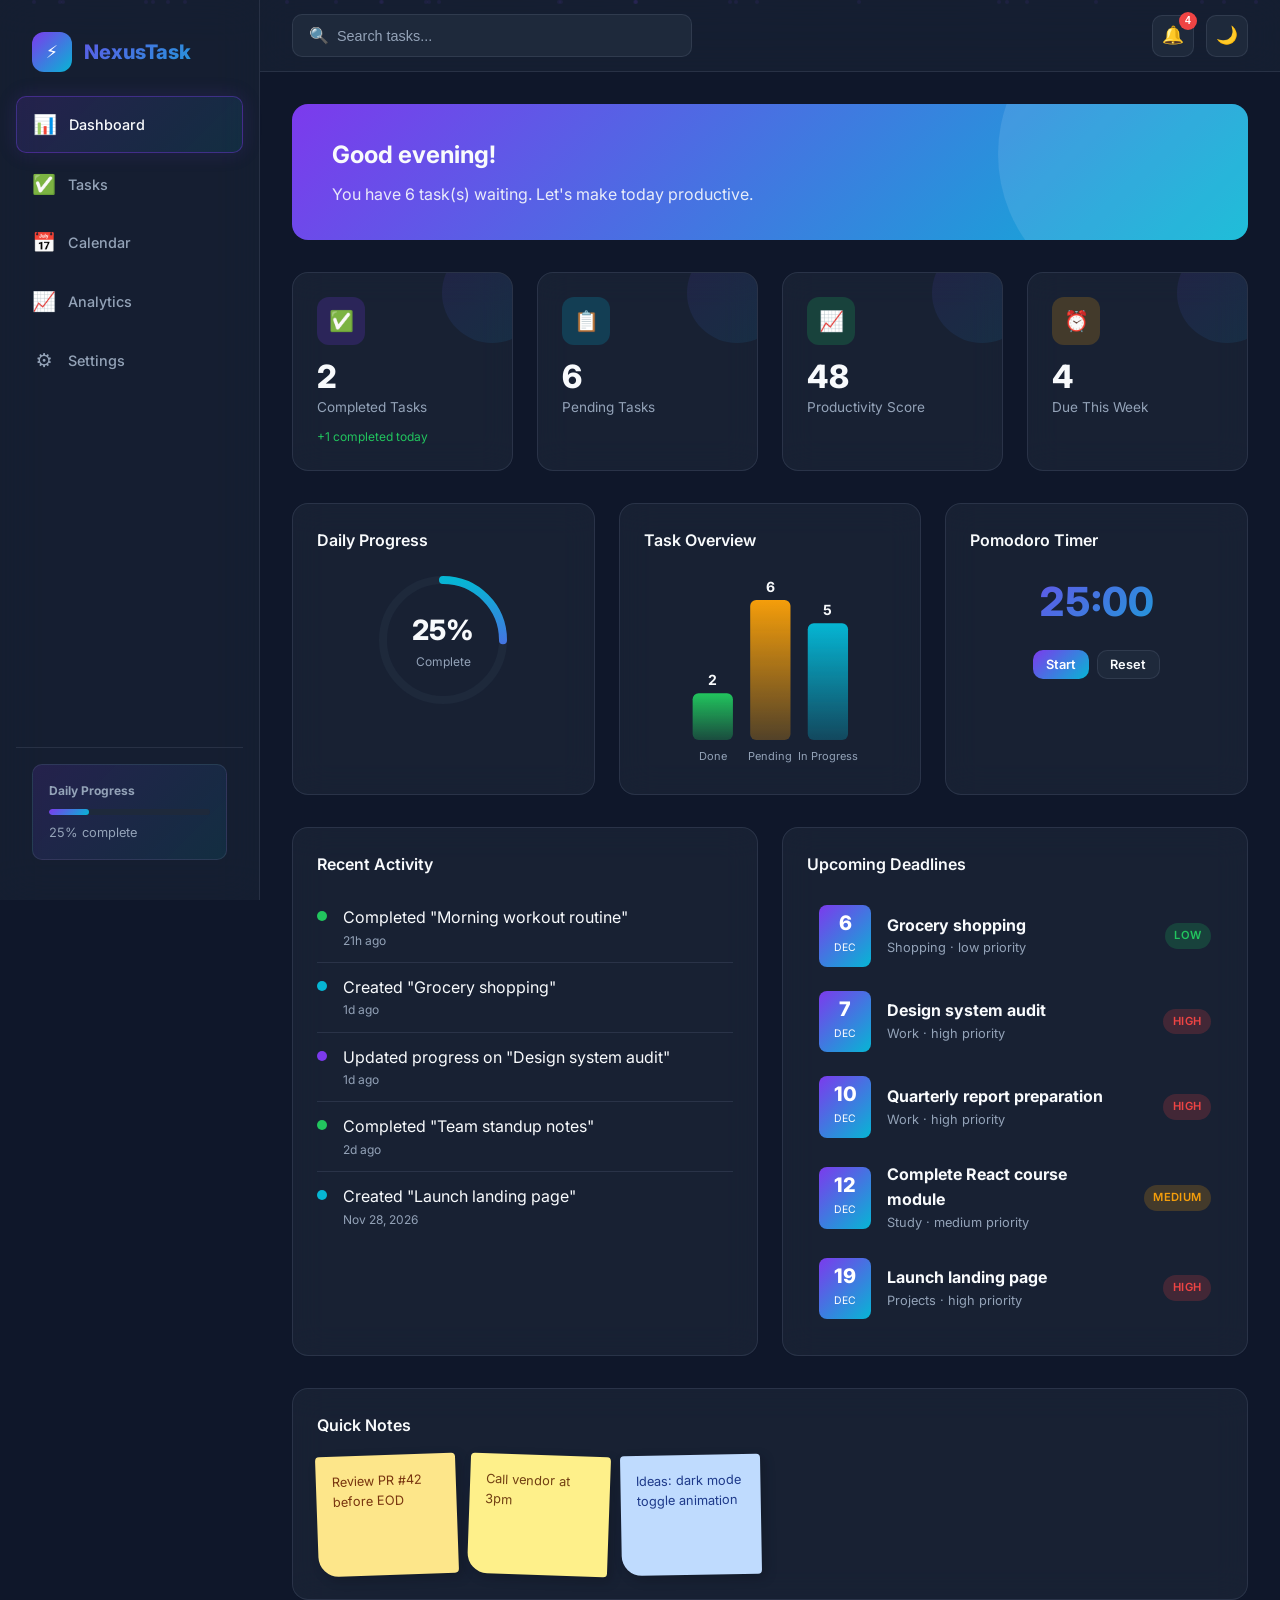
==== index.html @ 54ddad5a "First commit" ====
<!DOCTYPE html>
<html lang="en">
<head>
  <meta charset="UTF-8">
  <meta name="viewport" content="width=device-width, initial-scale=1.0">
  <meta name="description" content="NexusTask — Premium productivity and task management platform">
  <title>Dashboard — NexusTask</title>
  <link rel="stylesheet" href="css/style.css">
  <link rel="stylesheet" href="css/responsive.css">
</head>
<body data-page="dashboard">
  <div class="particles" aria-hidden="true"></div>

  <div class="app-layout">
    <aside class="sidebar" aria-label="Main navigation">
      <div class="logo">
        <div class="logo-icon">⚡</div>
        <span>NexusTask</span>
      </div>
      <ul class="nav-menu">
        <li class="nav-item"><a href="index.html" class="nav-link" data-page="dashboard"><span class="nav-icon">📊</span> Dashboard</a></li>
        <li class="nav-item"><a href="tasks.html" class="nav-link" data-page="tasks"><span class="nav-icon">✅</span> Tasks</a></li>
        <li class="nav-item"><a href="calendar.html" class="nav-link" data-page="calendar"><span class="nav-icon">📅</span> Calendar</a></li>
        <li class="nav-item"><a href="analytics.html" class="nav-link" data-page="analytics"><span class="nav-icon">📈</span> Analytics</a></li>
        <li class="nav-item"><a href="settings.html" class="nav-link" data-page="settings"><span class="nav-icon">⚙️</span> Settings</a></li>
      </ul>
      <div class="sidebar-footer">
        <div class="productivity-mini">
          <h4>Daily Progress</h4>
          <div class="mini-progress"><div class="mini-progress-bar" style="width:0%"></div></div>
          <p style="font-size:0.8rem;margin-top:0.5rem;color:var(--text-muted)"><span class="sidebar-score">0%</span> complete</p>
        </div>
      </div>
    </aside>

    <main class="main-content">
      <header class="header">
        <div class="header-left">
          <button class="menu-toggle" aria-label="Toggle menu">☰</button>
          <div class="search-bar">
            <span>🔍</span>
            <input type="search" id="globalSearch" placeholder="Search tasks..." aria-label="Search tasks">
          </div>
        </div>
        <div class="header-actions">
          <div class="notif-wrapper">
            <button class="icon-btn" id="notifToggle" aria-label="Notifications">🔔<span class="badge" id="notifBadge">0</span></button>
            <div class="notif-dropdown" id="notifDropdown">
              <div class="notif-header"><h3>Notifications</h3></div>
              <div id="notifList"></div>
            </div>
          </div>
          <button class="icon-btn" id="themeToggle" aria-label="Toggle theme">🌙</button>
        </div>
      </header>

      <div class="page-content">
        <section class="welcome-banner reveal">
          <h2 id="welcomeTitle">Welcome back</h2>
          <p id="welcomeSubtitle">Here's your productivity overview for today.</p>
        </section>

        <div class="grid grid-4 reveal" style="margin-bottom:2rem">
          <div class="card stat-card">
            <div class="stat-icon purple">✅</div>
            <div class="stat-value" id="statCompleted">0</div>
            <div class="stat-label">Completed Tasks</div>
            <div class="stat-change" id="statCompletedChange">—</div>
          </div>
          <div class="card stat-card">
            <div class="stat-icon cyan">📋</div>
            <div class="stat-value" id="statPending">0</div>
            <div class="stat-label">Pending Tasks</div>
          </div>
          <div class="card stat-card">
            <div class="stat-icon green">📈</div>
            <div class="stat-value" id="statScore">0</div>
            <div class="stat-label">Productivity Score</div>
          </div>
          <div class="card stat-card">
            <div class="stat-icon amber">⏰</div>
            <div class="stat-value" id="statDeadlines">0</div>
            <div class="stat-label">Due This Week</div>
          </div>
        </div>

        <div class="grid grid-3" style="margin-bottom:2rem">
          <div class="card reveal">
            <h3 class="section-title">Daily Progress</h3>
            <div class="progress-circle-wrap">
              <div class="progress-circle">
                <svg width="140" height="140" viewBox="0 0 140 140">
                  <defs>
                    <linearGradient id="gradient" x1="0%" y1="0%" x2="100%" y2="0%">
                      <stop offset="0%" stop-color="#7C3AED"/>
                      <stop offset="100%" stop-color="#06B6D4"/>
                    </linearGradient>
                  </defs>
                  <circle class="progress-circle-bg" cx="70" cy="70" r="60"/>
                  <circle class="progress-circle-fill" id="progressCircle" cx="70" cy="70" r="60"/>
                </svg>
                <div class="progress-circle-text">
                  <span id="progressPercent">0%</span>
                  <span>Complete</span>
                </div>
              </div>
            </div>
          </div>

          <div class="card reveal">
            <h3 class="section-title">Task Overview</h3>
            <div class="chart-container"><canvas id="dashboardChart" aria-label="Task overview chart"></canvas></div>
          </div>

          <div class="card reveal pomodoro-widget">
            <h3 class="section-title">Pomodoro Timer</h3>
            <div class="pomodoro-timer" id="pomodoroDisplay">25:00</div>
            <div class="pomodoro-controls">
              <button class="btn btn-primary btn-sm" id="pomodoroStart">Start</button>
              <button class="btn btn-secondary btn-sm" id="pomodoroReset">Reset</button>
            </div>
          </div>
        </div>

        <div class="grid grid-2">
          <div class="card reveal">
            <h3 class="section-title">Recent Activity</h3>
            <ul class="activity-list" id="activityList"></ul>
          </div>

          <div class="card reveal">
            <h3 class="section-title">Upcoming Deadlines</h3>
            <div id="deadlineList"></div>
          </div>
        </div>

        <div class="card reveal" style="margin-top:2rem">
          <h3 class="section-title">Quick Notes</h3>
          <div class="sticky-notes" id="stickyNotes"></div>
        </div>
      </div>
    </main>
  </div>

  <script src="js/app.js"></script>
  <script src="js/dashboard.js"></script>
</body>
</html>
---- css/style.css ----
/* NexusTask — Premium Productivity Platform */
@import url('https://fonts.googleapis.com/css2?family=Inter:wght@300;400;500;600;700;800&display=swap');

:root {
  --bg-primary: #0F172A;
  --bg-secondary: #1E293B;
  --bg-card: rgba(30, 41, 59, 0.6);
  --bg-glass: rgba(30, 41, 59, 0.45);
  --primary: #7C3AED;
  --primary-light: #A78BFA;
  --accent: #06B6D4;
  --success: #22C55E;
  --warning: #F59E0B;
  --danger: #EF4444;
  --text: #F8FAFC;
  --text-muted: #94A3B8;
  --border: rgba(148, 163, 184, 0.15);
  --shadow: 0 8px 32px rgba(0, 0, 0, 0.3);
  --radius: 16px;
  --radius-sm: 10px;
  --sidebar-width: 260px;
  --header-height: 72px;
  --transition: 0.3s cubic-bezier(0.4, 0, 0.2, 1);
  --gradient-primary: linear-gradient(135deg, #7C3AED 0%, #06B6D4 100%);
  --gradient-card: linear-gradient(135deg, rgba(124, 58, 237, 0.15) 0%, rgba(6, 182, 212, 0.1) 100%);
}

[data-theme="light"] {
  --bg-primary: #F1F5F9;
  --bg-secondary: #FFFFFF;
  --bg-card: rgba(255, 255, 255, 0.85);
  --bg-glass: rgba(255, 255, 255, 0.7);
  --text: #0F172A;
  --text-muted: #64748B;
  --border: rgba(15, 23, 42, 0.1);
  --shadow: 0 8px 32px rgba(15, 23, 42, 0.08);
}

*, *::before, *::after { box-sizing: border-box; margin: 0; padding: 0; }

html { scroll-behavior: smooth; }

body {
  font-family: 'Inter', system-ui, sans-serif;
  background: var(--bg-primary);
  color: var(--text);
  line-height: 1.6;
  overflow-x: hidden;
  min-height: 100vh;
}

/* Particles */
.particles {
  position: fixed;
  inset: 0;
  pointer-events: none;
  z-index: 0;
  overflow: hidden;
}

.particle {
  position: absolute;
  width: 4px;
  height: 4px;
  background: var(--primary);
  border-radius: 50%;
  opacity: 0.3;
  animation: float-particle 15s infinite ease-in-out;
}

@keyframes float-particle {
  0%, 100% { transform: translateY(100vh) scale(0); opacity: 0; }
  10% { opacity: 0.4; }
  90% { opacity: 0.2; }
  100% { transform: translateY(-10vh) scale(1); opacity: 0; }
}

/* Layout */
.app-layout {
  display: flex;
  min-height: 100vh;
  position: relative;
  z-index: 1;
}

/* Sidebar */
.sidebar {
  width: var(--sidebar-width);
  background: var(--bg-glass);
  backdrop-filter: blur(20px);
  border-right: 1px solid var(--border);
  padding: 1.5rem 1rem;
  position: fixed;
  top: 0;
  left: 0;
  height: 100vh;
  z-index: 100;
  display: flex;
  flex-direction: column;
  transition: transform var(--transition);
}

.logo {
  display: flex;
  align-items: center;
  gap: 0.75rem;
  padding: 0.5rem 1rem 1.5rem;
  font-weight: 800;
  font-size: 1.25rem;
  background: var(--gradient-primary);
  -webkit-background-clip: text;
  -webkit-text-fill-color: transparent;
  background-clip: text;
}

.logo-icon {
  width: 40px;
  height: 40px;
  background: var(--gradient-primary);
  border-radius: 12px;
  display: flex;
  align-items: center;
  justify-content: center;
  -webkit-text-fill-color: white;
  font-size: 1.1rem;
}

.nav-menu { list-style: none; flex: 1; }

.nav-item { margin-bottom: 0.25rem; }

.nav-link {
  display: flex;
  align-items: center;
  gap: 0.75rem;
  padding: 0.75rem 1rem;
  border-radius: var(--radius-sm);
  color: var(--text-muted);
  text-decoration: none;
  font-weight: 500;
  font-size: 0.9rem;
  transition: all var(--transition);
}

.nav-link:hover, .nav-link.active {
  background: var(--gradient-card);
  color: var(--text);
  border: 1px solid var(--border);
}

.nav-link.active {
  border-color: rgba(124, 58, 237, 0.4);
  box-shadow: 0 0 20px rgba(124, 58, 237, 0.15);
}

.nav-icon { font-size: 1.2rem; width: 24px; text-align: center; }

.sidebar-footer {
  padding: 1rem;
  border-top: 1px solid var(--border);
}

.productivity-mini {
  background: var(--gradient-card);
  border-radius: var(--radius-sm);
  padding: 1rem;
  border: 1px solid var(--border);
}

.productivity-mini h4 { font-size: 0.75rem; color: var(--text-muted); margin-bottom: 0.5rem; }

.mini-progress {
  height: 6px;
  background: var(--bg-secondary);
  border-radius: 3px;
  overflow: hidden;
}

.mini-progress-bar {
  height: 100%;
  background: var(--gradient-primary);
  border-radius: 3px;
  transition: width 1s ease;
}

/* Main */
.main-content {
  flex: 1;
  margin-left: var(--sidebar-width);
  min-height: 100vh;
  display: flex;
  flex-direction: column;
}

/* Header */
.header {
  height: var(--header-height);
  padding: 0 2rem;
  display: flex;
  align-items: center;
  justify-content: space-between;
  gap: 1rem;
  border-bottom: 1px solid var(--border);
  background: var(--bg-glass);
  backdrop-filter: blur(20px);
  position: sticky;
  top: 0;
  z-index: 50;
}

.header-left { display: flex; align-items: center; gap: 1rem; flex: 1; }

.menu-toggle {
  display: none;
  background: none;
  border: none;
  color: var(--text);
  font-size: 1.5rem;
  cursor: pointer;
}

.search-bar {
  display: flex;
  align-items: center;
  gap: 0.5rem;
  background: var(--bg-secondary);
  border: 1px solid var(--border);
  border-radius: var(--radius-sm);
  padding: 0.5rem 1rem;
  max-width: 400px;
  flex: 1;
  transition: all var(--transition);
}

.search-bar:focus-within {
  border-color: var(--primary);
  box-shadow: 0 0 0 3px rgba(124, 58, 237, 0.2);
}

.search-bar input {
  background: none;
  border: none;
  color: var(--text);
  font-size: 0.9rem;
  width: 100%;
  outline: none;
}

.search-bar input::placeholder { color: var(--text-muted); }

.header-actions { display: flex; align-items: center; gap: 0.75rem; }

.icon-btn {
  width: 42px;
  height: 42px;
  border-radius: var(--radius-sm);
  border: 1px solid var(--border);
  background: var(--bg-secondary);
  color: var(--text);
  cursor: pointer;
  display: flex;
  align-items: center;
  justify-content: center;
  font-size: 1.1rem;
  transition: all var(--transition);
  position: relative;
}

.icon-btn:hover {
  border-color: var(--primary);
  transform: translateY(-2px);
  box-shadow: var(--shadow);
}

.badge {
  position: absolute;
  top: -4px;
  right: -4px;
  background: var(--danger);
  color: white;
  font-size: 0.65rem;
  font-weight: 700;
  min-width: 18px;
  height: 18px;
  border-radius: 9px;
  display: flex;
  align-items: center;
  justify-content: center;
  animation: pulse-badge 2s infinite;
}

@keyframes pulse-badge {
  0%, 100% { transform: scale(1); }
  50% { transform: scale(1.1); }
}

/* Notifications dropdown */
.notif-dropdown {
  position: absolute;
  top: calc(100% + 8px);
  right: 0;
  width: 360px;
  max-height: 420px;
  overflow-y: auto;
  background: var(--bg-glass);
  backdrop-filter: blur(24px);
  border: 1px solid var(--border);
  border-radius: var(--radius);
  box-shadow: var(--shadow);
  opacity: 0;
  visibility: hidden;
  transform: translateY(-10px);
  transition: all var(--transition);
  z-index: 200;
}

.notif-dropdown.open {
  opacity: 1;
  visibility: visible;
  transform: translateY(0);
}

.notif-header {
  padding: 1rem 1.25rem;
  border-bottom: 1px solid var(--border);
  display: flex;
  justify-content: space-between;
  align-items: center;
}

.notif-header h3 { font-size: 0.95rem; }

.notif-item {
  padding: 1rem 1.25rem;
  border-bottom: 1px solid var(--border);
  display: flex;
  gap: 0.75rem;
  transition: background var(--transition);
  cursor: pointer;
}

.notif-item:hover { background: var(--gradient-card); }

.notif-item.unread { border-left: 3px solid var(--primary); }

.notif-icon {
  width: 36px;
  height: 36px;
  border-radius: 10px;
  display: flex;
  align-items: center;
  justify-content: center;
  flex-shrink: 0;
  font-size: 1rem;
}

.notif-icon.due { background: rgba(239, 68, 68, 0.2); }
.notif-icon.done { background: rgba(34, 197, 94, 0.2); }
.notif-icon.priority { background: rgba(245, 158, 11, 0.2); }

.notif-body p { font-size: 0.85rem; margin-bottom: 0.25rem; }
.notif-body span { font-size: 0.75rem; color: var(--text-muted); }

.notif-wrapper { position: relative; }

/* Page content */
.page-content { padding: 2rem; flex: 1; }

.page-header { margin-bottom: 2rem; }

.page-header h1 {
  font-size: 1.75rem;
  font-weight: 700;
  margin-bottom: 0.25rem;
}

.page-header p { color: var(--text-muted); font-size: 0.95rem; }

/* Cards */
.card {
  background: var(--bg-card);
  backdrop-filter: blur(16px);
  border: 1px solid var(--border);
  border-radius: var(--radius);
  padding: 1.5rem;
  transition: all var(--transition);
}

.card:hover { transform: translateY(-4px); box-shadow: var(--shadow); }

.card-glass {
  background: var(--bg-glass);
  backdrop-filter: blur(20px);
}

/* Grid */
.grid { display: grid; gap: 1.5rem; }
.grid-2 { grid-template-columns: repeat(2, 1fr); }
.grid-3 { grid-template-columns: repeat(3, 1fr); }
.grid-4 { grid-template-columns: repeat(4, 1fr); }

/* Stat cards */
.stat-card {
  position: relative;
  overflow: hidden;
}

.stat-card::before {
  content: '';
  position: absolute;
  top: 0;
  right: 0;
  width: 100px;
  height: 100px;
  background: var(--gradient-primary);
  opacity: 0.1;
  border-radius: 50%;
  transform: translate(30%, -30%);
}

.stat-icon {
  width: 48px;
  height: 48px;
  border-radius: 12px;
  display: flex;
  align-items: center;
  justify-content: center;
  font-size: 1.25rem;
  margin-bottom: 1rem;
}

.stat-icon.purple { background: rgba(124, 58, 237, 0.2); }
.stat-icon.cyan { background: rgba(6, 182, 212, 0.2); }
.stat-icon.green { background: rgba(34, 197, 94, 0.2); }
.stat-icon.amber { background: rgba(245, 158, 11, 0.2); }

.stat-value {
  font-size: 2rem;
  font-weight: 800;
  line-height: 1;
  margin-bottom: 0.25rem;
}

.stat-label { color: var(--text-muted); font-size: 0.85rem; }

.stat-change {
  font-size: 0.75rem;
  margin-top: 0.5rem;
  color: var(--success);
}

/* Welcome */
.welcome-banner {
  background: var(--gradient-primary);
  border-radius: var(--radius);
  padding: 2rem 2.5rem;
  margin-bottom: 2rem;
  position: relative;
  overflow: hidden;
}

.welcome-banner::after {
  content: '';
  position: absolute;
  width: 300px;
  height: 300px;
  background: rgba(255,255,255,0.1);
  border-radius: 50%;
  right: -50px;
  top: -100px;
}

.welcome-banner h2 { font-size: 1.5rem; margin-bottom: 0.5rem; position: relative; z-index: 1; }
.welcome-banner p { opacity: 0.9; position: relative; z-index: 1; }

/* Progress circle */
.progress-circle-wrap {
  display: flex;
  flex-direction: column;
  align-items: center;
  gap: 1rem;
}

.progress-circle {
  position: relative;
  width: 140px;
  height: 140px;
}

.progress-circle svg { transform: rotate(-90deg); }

.progress-circle-bg { fill: none; stroke: var(--bg-secondary); stroke-width: 8; }
.progress-circle-fill {
  fill: none;
  stroke: url(#gradient);
  stroke-width: 8;
  stroke-linecap: round;
  stroke-dasharray: 377;
  stroke-dashoffset: 377;
  transition: stroke-dashoffset 1.5s ease;
}

.progress-circle-text {
  position: absolute;
  inset: 0;
  display: flex;
  flex-direction: column;
  align-items: center;
  justify-content: center;
}

.progress-circle-text span:first-child { font-size: 1.75rem; font-weight: 800; }
.progress-circle-text span:last-child { font-size: 0.75rem; color: var(--text-muted); }

/* Charts */
.chart-container {
  position: relative;
  height: 200px;
}

.chart-container canvas { width: 100% !important; height: 100% !important; }

/* Activity list */
.activity-list { list-style: none; }

.activity-item {
  display: flex;
  gap: 1rem;
  padding: 0.75rem 0;
  border-bottom: 1px solid var(--border);
  animation: fadeIn 0.5s ease backwards;
}

.activity-item:last-child { border-bottom: none; }

.activity-dot {
  width: 10px;
  height: 10px;
  border-radius: 50%;
  margin-top: 6px;
  flex-shrink: 0;
}

.activity-dot.complete { background: var(--success); }
.activity-dot.create { background: var(--accent); }
.activity-dot.update { background: var(--primary); }

.activity-item time { font-size: 0.75rem; color: var(--text-muted); display: block; }

/* Task cards */
.task-list { display: flex; flex-direction: column; gap: 1rem; }

.task-card {
  background: var(--bg-card);
  border: 1px solid var(--border);
  border-radius: var(--radius);
  padding: 1.25rem;
  cursor: grab;
  transition: all var(--transition);
  position: relative;
}

.task-card:hover {
  border-color: rgba(124, 58, 237, 0.4);
  transform: translateY(-2px);
  box-shadow: var(--shadow);
}

.task-card.dragging { opacity: 0.5; transform: scale(0.98); }
.task-card.completed { opacity: 0.7; }
.task-card.completed .task-title { text-decoration: line-through; color: var(--text-muted); }
.task-card.selected { border-color: var(--primary); box-shadow: 0 0 0 2px rgba(124, 58, 237, 0.3); }

.task-card-header {
  display: flex;
  align-items: flex-start;
  gap: 0.75rem;
  margin-bottom: 0.75rem;
}

.task-checkbox {
  width: 22px;
  height: 22px;
  border: 2px solid var(--border);
  border-radius: 6px;
  cursor: pointer;
  flex-shrink: 0;
  display: flex;
  align-items: center;
  justify-content: center;
  transition: all var(--transition);
  margin-top: 2px;
}

.task-checkbox.checked {
  background: var(--success);
  border-color: var(--success);
  animation: checkPop 0.4s ease;
}

@keyframes checkPop {
  0% { transform: scale(0.8); }
  50% { transform: scale(1.2); }
  100% { transform: scale(1); }
}

.task-title { font-weight: 600; font-size: 1rem; flex: 1; }

.task-desc {
  font-size: 0.85rem;
  color: var(--text-muted);
  margin-bottom: 0.75rem;
  line-height: 1.5;
}

.task-meta {
  display: flex;
  flex-wrap: wrap;
  gap: 0.5rem;
  align-items: center;
  margin-bottom: 0.75rem;
}

.badge-tag {
  font-size: 0.7rem;
  font-weight: 600;
  padding: 0.25rem 0.6rem;
  border-radius: 20px;
  text-transform: uppercase;
  letter-spacing: 0.03em;
}

.badge-priority.high { background: rgba(239, 68, 68, 0.2); color: var(--danger); }
.badge-priority.medium { background: rgba(245, 158, 11, 0.2); color: var(--warning); }
.badge-priority.low { background: rgba(34, 197, 94, 0.2); color: var(--success); }

.badge-category { background: rgba(124, 58, 237, 0.15); }

.task-progress {
  height: 4px;
  background: var(--bg-secondary);
  border-radius: 2px;
  overflow: hidden;
}

.task-progress-bar {
  height: 100%;
  background: var(--gradient-primary);
  border-radius: 2px;
  transition: width 0.6s ease;
}

.task-actions {
  display: flex;
  gap: 0.5rem;
  margin-top: 0.75rem;
  opacity: 0;
  transition: opacity var(--transition);
}

.task-card:hover .task-actions { opacity: 1; }

.task-actions button {
  background: var(--bg-secondary);
  border: 1px solid var(--border);
  color: var(--text-muted);
  padding: 0.35rem 0.75rem;
  border-radius: 8px;
  font-size: 0.75rem;
  cursor: pointer;
  transition: all var(--transition);
}

.task-actions button:hover { color: var(--text); border-color: var(--primary); }

.status-dot {
  width: 8px;
  height: 8px;
  border-radius: 50%;
  display: inline-block;
}

.status-dot.pending { background: var(--warning); }
.status-dot.in-progress { background: var(--accent); }
.status-dot.done { background: var(--success); }

/* Category cards */
.category-grid { display: grid; grid-template-columns: repeat(auto-fill, minmax(180px, 1fr)); gap: 1rem; }

.category-card {
  background: var(--bg-glass);
  backdrop-filter: blur(16px);
  border: 1px solid var(--border);
  border-radius: var(--radius);
  padding: 1.25rem;
  text-align: center;
  transition: all var(--transition);
  cursor: pointer;
}

.category-card:hover {
  transform: translateY(-6px) scale(1.02);
  box-shadow: var(--shadow);
}

.category-color {
  width: 48px;
  height: 48px;
  border-radius: 14px;
  margin: 0 auto 0.75rem;
  display: flex;
  align-items: center;
  justify-content: center;
  font-size: 1.25rem;
}

.category-count {
  font-size: 1.75rem;
  font-weight: 800;
  margin: 0.5rem 0;
}

/* Calendar */
.calendar-layout { display: grid; grid-template-columns: 1fr 320px; gap: 1.5rem; }

.calendar-main { background: var(--bg-card); border-radius: var(--radius); border: 1px solid var(--border); padding: 1.5rem; }

.calendar-header {
  display: flex;
  justify-content: space-between;
  align-items: center;
  margin-bottom: 1.5rem;
}

.cal-nav-btn {
  background: var(--bg-secondary);
  border: 1px solid var(--border);
  color: var(--text);
  width: 36px;
  height: 36px;
  border-radius: 8px;
  cursor: pointer;
  transition: all var(--transition);
}

.cal-nav-btn:hover { border-color: var(--primary); }

.cal-view-tabs {
  display: flex;
  gap: 0.5rem;
  margin-bottom: 1.5rem;
}

.cal-tab {
  padding: 0.5rem 1rem;
  border-radius: 8px;
  border: 1px solid var(--border);
  background: transparent;
  color: var(--text-muted);
  cursor: pointer;
  font-size: 0.85rem;
  transition: all var(--transition);
}

.cal-tab.active {
  background: var(--gradient-primary);
  color: white;
  border-color: transparent;
}

.calendar-grid {
  display: grid;
  grid-template-columns: repeat(7, 1fr);
  gap: 4px;
}

.cal-day-name {
  text-align: center;
  font-size: 0.75rem;
  font-weight: 600;
  color: var(--text-muted);
  padding: 0.5rem;
}

.cal-day {
  aspect-ratio: 1;
  display: flex;
  flex-direction: column;
  align-items: center;
  justify-content: flex-start;
  padding: 0.35rem;
  border-radius: 10px;
  cursor: pointer;
  transition: all var(--transition);
  border: 1px solid transparent;
  font-size: 0.85rem;
  position: relative;
}

.cal-day:hover { background: var(--gradient-card); border-color: var(--border); }
.cal-day.today { background: var(--gradient-primary); color: white; font-weight: 700; }
.cal-day.selected { border-color: var(--primary); box-shadow: 0 0 0 2px rgba(124, 58, 237, 0.3); }
.cal-day.other-month { opacity: 0.35; }
.cal-day.has-deadline::after {
  content: '';
  width: 6px;
  height: 6px;
  background: var(--danger);
  border-radius: 50%;
  position: absolute;
  bottom: 4px;
}

.cal-events { display: flex; gap: 2px; margin-top: 2px; flex-wrap: wrap; justify-content: center; }
.cal-event-dot { width: 4px; height: 4px; border-radius: 50%; }

/* Filters */
.filters-bar {
  display: flex;
  flex-wrap: wrap;
  gap: 0.75rem;
  margin-bottom: 1.5rem;
  align-items: center;
}

.filter-select, .form-input, .form-textarea, .form-select {
  background: var(--bg-secondary);
  border: 1px solid var(--border);
  color: var(--text);
  padding: 0.6rem 1rem;
  border-radius: var(--radius-sm);
  font-size: 0.9rem;
  font-family: inherit;
  transition: all var(--transition);
}

.filter-select:focus, .form-input:focus, .form-textarea:focus, .form-select:focus {
  outline: none;
  border-color: var(--primary);
  box-shadow: 0 0 0 3px rgba(124, 58, 237, 0.2);
}

/* Buttons */
.btn {
  display: inline-flex;
  align-items: center;
  gap: 0.5rem;
  padding: 0.65rem 1.25rem;
  border-radius: var(--radius-sm);
  font-weight: 600;
  font-size: 0.9rem;
  cursor: pointer;
  border: none;
  transition: all var(--transition);
  font-family: inherit;
}

.btn-primary {
  background: var(--gradient-primary);
  color: white;
}

.btn-primary:hover { transform: translateY(-2px); box-shadow: 0 8px 24px rgba(124, 58, 237, 0.4); }

.btn-secondary {
  background: var(--bg-secondary);
  color: var(--text);
  border: 1px solid var(--border);
}

.btn-secondary:hover { border-color: var(--primary); }

.btn-danger { background: rgba(239, 68, 68, 0.2); color: var(--danger); }
.btn-danger:hover { background: var(--danger); color: white; }

.btn-sm { padding: 0.4rem 0.8rem; font-size: 0.8rem; }

/* FAB */
.fab {
  position: fixed;
  bottom: 2rem;
  right: 2rem;
  width: 56px;
  height: 56px;
  border-radius: 50%;
  background: var(--gradient-primary);
  color: white;
  border: none;
  font-size: 1.5rem;
  cursor: pointer;
  box-shadow: 0 8px 32px rgba(124, 58, 237, 0.5);
  z-index: 90;
  transition: all var(--transition);
  display: flex;
  align-items: center;
  justify-content: center;
}

.fab:hover { transform: scale(1.1) rotate(90deg); }

/* Modal */
.modal-overlay {
  position: fixed;
  inset: 0;
  background: rgba(15, 23, 42, 0.8);
  backdrop-filter: blur(4px);
  z-index: 300;
  display: flex;
  align-items: center;
  justify-content: center;
  padding: 1rem;
  opacity: 0;
  visibility: hidden;
  transition: all var(--transition);
}

.modal-overlay.open { opacity: 1; visibility: visible; }

.modal {
  background: var(--bg-secondary);
  border: 1px solid var(--border);
  border-radius: var(--radius);
  width: 100%;
  max-width: 520px;
  max-height: 90vh;
  overflow-y: auto;
  transform: scale(0.9) translateY(20px);
  transition: transform var(--transition);
}

.modal-overlay.open .modal { transform: scale(1) translateY(0); }

.modal-header {
  padding: 1.25rem 1.5rem;
  border-bottom: 1px solid var(--border);
  display: flex;
  justify-content: space-between;
  align-items: center;
}

.modal-body { padding: 1.5rem; }

.modal-footer {
  padding: 1rem 1.5rem;
  border-top: 1px solid var(--border);
  display: flex;
  justify-content: flex-end;
  gap: 0.75rem;
}

.form-group { margin-bottom: 1rem; }
.form-group label { display: block; font-size: 0.85rem; font-weight: 500; margin-bottom: 0.4rem; color: var(--text-muted); }
.form-row { display: grid; grid-template-columns: 1fr 1fr; gap: 1rem; }
.form-textarea { width: 100%; min-height: 80px; resize: vertical; }
.form-input, .form-select, .form-textarea { width: 100%; }

.modal-close {
  background: none;
  border: none;
  color: var(--text-muted);
  font-size: 1.5rem;
  cursor: pointer;
  line-height: 1;
}

.modal-close:hover { color: var(--text); }

/* Tabs */
.tabs { display: flex; gap: 0.5rem; margin-bottom: 1.5rem; border-bottom: 1px solid var(--border); }
.tab-btn {
  padding: 0.75rem 1.25rem;
  background: none;
  border: none;
  color: var(--text-muted);
  font-weight: 500;
  cursor: pointer;
  border-bottom: 2px solid transparent;
  margin-bottom: -1px;
  transition: all var(--transition);
}
.tab-btn.active { color: var(--primary-light); border-bottom-color: var(--primary); }
.tab-panel { display: none; }
.tab-panel.active { display: block; animation: fadeIn 0.4s ease; }

/* Pomodoro */
.pomodoro-widget {
  text-align: center;
}

.pomodoro-timer {
  font-size: 2.5rem;
  font-weight: 800;
  font-variant-numeric: tabular-nums;
  margin: 1rem 0;
  background: var(--gradient-primary);
  -webkit-background-clip: text;
  -webkit-text-fill-color: transparent;
  background-clip: text;
}

.pomodoro-controls { display: flex; gap: 0.5rem; justify-content: center; }

/* Sticky notes */
.sticky-notes { display: flex; flex-wrap: wrap; gap: 0.75rem; }

.sticky-note {
  width: 140px;
  min-height: 120px;
  padding: 1rem;
  border-radius: 4px 4px 4px 20px;
  font-size: 0.8rem;
  box-shadow: 4px 4px 12px rgba(0,0,0,0.2);
  transform: rotate(-2deg);
  transition: transform var(--transition);
  cursor: pointer;
}

.sticky-note:nth-child(2) { transform: rotate(2deg); background: #FEF08A; color: #713F12; }
.sticky-note:nth-child(3) { transform: rotate(-1deg); background: #BFDBFE; color: #1E3A8A; }
.sticky-note:first-child { background: #FDE68A; color: #78350F; }
.sticky-note:hover { transform: rotate(0) scale(1.05); z-index: 2; }

/* Settings */
.settings-grid { display: grid; gap: 1.5rem; max-width: 800px; }

.setting-item {
  display: flex;
  justify-content: space-between;
  align-items: center;
  padding: 1rem 0;
  border-bottom: 1px solid var(--border);
}

.setting-item:last-child { border-bottom: none; }

.toggle {
  width: 48px;
  height: 26px;
  background: var(--bg-secondary);
  border-radius: 13px;
  position: relative;
  cursor: pointer;
  border: 1px solid var(--border);
  transition: background var(--transition);
}

.toggle.active { background: var(--primary); border-color: var(--primary); }

.toggle::after {
  content: '';
  position: absolute;
  width: 20px;
  height: 20px;
  background: white;
  border-radius: 50%;
  top: 2px;
  left: 2px;
  transition: transform var(--transition);
}

.toggle.active::after { transform: translateX(22px); }

.theme-colors { display: flex; gap: 0.5rem; }
.theme-swatch {
  width: 32px;
  height: 32px;
  border-radius: 50%;
  cursor: pointer;
  border: 2px solid transparent;
  transition: all var(--transition);
}
.theme-swatch.active, .theme-swatch:hover { border-color: white; transform: scale(1.1); }

/* Skeleton */
.skeleton {
  background: linear-gradient(90deg, var(--bg-secondary) 25%, var(--bg-card) 50%, var(--bg-secondary) 75%);
  background-size: 200% 100%;
  animation: shimmer 1.5s infinite;
  border-radius: 8px;
}

@keyframes shimmer {
  0% { background-position: 200% 0; }
  100% { background-position: -200% 0; }
}

/* Toast */
.toast-container {
  position: fixed;
  bottom: 2rem;
  left: 50%;
  transform: translateX(-50%);
  z-index: 400;
  display: flex;
  flex-direction: column;
  gap: 0.5rem;
}

.toast {
  background: var(--bg-glass);
  backdrop-filter: blur(20px);
  border: 1px solid var(--border);
  padding: 0.75rem 1.5rem;
  border-radius: var(--radius-sm);
  display: flex;
  align-items: center;
  gap: 0.75rem;
  animation: slideUp 0.4s ease;
  box-shadow: var(--shadow);
}

@keyframes slideUp {
  from { opacity: 0; transform: translateY(20px); }
  to { opacity: 1; transform: translateY(0); }
}

@keyframes fadeIn {
  from { opacity: 0; transform: translateY(12px); }
  to { opacity: 1; transform: translateY(0); }
}

.reveal {
  opacity: 0;
  transform: translateY(24px);
  transition: opacity 0.6s ease, transform 0.6s ease;
}

.reveal.visible { opacity: 1; transform: translateY(0); }

/* Multi-select bar */
.bulk-bar {
  position: fixed;
  bottom: 5rem;
  left: 50%;
  transform: translateX(-50%) translateY(100px);
  background: var(--bg-glass);
  backdrop-filter: blur(20px);
  border: 1px solid var(--border);
  border-radius: var(--radius);
  padding: 0.75rem 1.5rem;
  display: flex;
  align-items: center;
  gap: 1rem;
  z-index: 85;
  opacity: 0;
  visibility: hidden;
  transition: all var(--transition);
}

.bulk-bar.visible {
  opacity: 1;
  visibility: visible;
  transform: translateX(-50%) translateY(0);
}

/* Attachments UI */
.attachments-ui {
  border: 2px dashed var(--border);
  border-radius: var(--radius-sm);
  padding: 1.5rem;
  text-align: center;
  color: var(--text-muted);
  font-size: 0.85rem;
  transition: all var(--transition);
}

.attachments-ui:hover { border-color: var(--primary); color: var(--text); }

.attachment-preview {
  display: flex;
  gap: 0.5rem;
  flex-wrap: wrap;
  margin-top: 0.75rem;
}

.attachment-chip {
  background: var(--bg-secondary);
  border: 1px solid var(--border);
  padding: 0.35rem 0.75rem;
  border-radius: 8px;
  font-size: 0.75rem;
  display: flex;
  align-items: center;
  gap: 0.35rem;
}

/* Deadline list */
.deadline-item {
  display: flex;
  align-items: center;
  gap: 1rem;
  padding: 0.75rem;
  border-radius: var(--radius-sm);
  transition: background var(--transition);
}

.deadline-item:hover { background: var(--gradient-card); }

.deadline-date {
  background: var(--gradient-primary);
  color: white;
  padding: 0.5rem 0.75rem;
  border-radius: 8px;
  text-align: center;
  min-width: 52px;
}

.deadline-date .day { font-size: 1.25rem; font-weight: 800; line-height: 1; display: block; }
.deadline-date .month { font-size: 0.65rem; text-transform: uppercase; }

/* Empty state */
.empty-state {
  text-align: center;
  padding: 3rem;
  color: var(--text-muted);
}

.empty-state .icon { font-size: 3rem; margin-bottom: 1rem; opacity: 0.5; }

/* Section titles */
.section-title {
  font-size: 1rem;
  font-weight: 600;
  margin-bottom: 1rem;
  display: flex;
  align-items: center;
  justify-content: space-between;
}

/* Quick add popup */
.quick-add {
  position: fixed;
  bottom: 6rem;
  right: 2rem;
  width: 320px;
  background: var(--bg-glass);
  backdrop-filter: blur(24px);
  border: 1px solid var(--border);
  border-radius: var(--radius);
  padding: 1rem;
  box-shadow: var(--shadow);
  z-index: 89;
  opacity: 0;
  visibility: hidden;
  transform: translateY(10px) scale(0.95);
  transition: all var(--transition);
}

.quick-add.open { opacity: 1; visibility: visible; transform: translateY(0) scale(1); }

/* Analytics */
.analytics-stat-row { display: grid; grid-template-columns: repeat(4, 1fr); gap: 1rem; margin-bottom: 2rem; }
.chart-card { min-height: 280px; }
.chart-legend { display: flex; gap: 1rem; flex-wrap: wrap; margin-top: 1rem; }
.legend-item { display: flex; align-items: center; gap: 0.35rem; font-size: 0.8rem; color: var(--text-muted); }
.legend-dot { width: 10px; height: 10px; border-radius: 50%; }

/* Time tracking */
.time-track-item {
  display: flex;
  align-items: center;
  justify-content: space-between;
  padding: 0.75rem;
  border-bottom: 1px solid var(--border);
}

.time-bar {
  flex: 1;
  height: 8px;
  background: var(--bg-secondary);
  border-radius: 4px;
  margin: 0 1rem;
  overflow: hidden;
}

.time-bar-fill { height: 100%; background: var(--accent); border-radius: 4px; }

/* Labels */
.labels-wrap { display: flex; flex-wrap: wrap; gap: 0.35rem; }
.label-tag {
  font-size: 0.65rem;
  padding: 0.15rem 0.5rem;
  border-radius: 4px;
  background: rgba(6, 182, 212, 0.15);
  color: var(--accent);
}
---- css/responsive.css ----
/* Responsive — NexusTask */

@media (max-width: 1200px) {
  .grid-4 { grid-template-columns: repeat(2, 1fr); }
  .analytics-stat-row { grid-template-columns: repeat(2, 1fr); }
  .calendar-layout { grid-template-columns: 1fr; }
}

@media (max-width: 992px) {
  .grid-3 { grid-template-columns: repeat(2, 1fr); }
  .grid-2 { grid-template-columns: 1fr; }

  .sidebar {
    transform: translateX(-100%);
  }

  .sidebar.open {
    transform: translateX(0);
    box-shadow: var(--shadow);
  }

  .main-content { margin-left: 0; }

  .menu-toggle { display: flex; }

  .sidebar-overlay {
    position: fixed;
    inset: 0;
    background: rgba(15, 23, 42, 0.6);
    z-index: 99;
    opacity: 0;
    visibility: hidden;
    transition: all var(--transition);
  }

  .sidebar-overlay.open { opacity: 1; visibility: visible; }
}

@media (max-width: 768px) {
  :root {
    --header-height: 64px;
  }

  .page-content { padding: 1.25rem; }

  .header { padding: 0 1rem; }

  .search-bar { max-width: none; }

  .header-actions .search-bar { display: none; }

  .grid-4, .grid-3, .analytics-stat-row {
    grid-template-columns: 1fr;
  }

  .welcome-banner { padding: 1.5rem; }
  .welcome-banner h2 { font-size: 1.25rem; }

  .form-row { grid-template-columns: 1fr; }

  .notif-dropdown {
    width: calc(100vw - 2rem);
    right: -1rem;
  }

  .fab { bottom: 1.5rem; right: 1.5rem; }

  .quick-add {
    right: 1rem;
    left: 1rem;
    width: auto;
  }

  .bulk-bar {
    left: 1rem;
    right: 1rem;
    transform: translateX(0) translateY(100px);
    flex-wrap: wrap;
    justify-content: center;
  }

  .bulk-bar.visible {
    transform: translateX(0) translateY(0);
  }

  .filters-bar { flex-direction: column; align-items: stretch; }
  .filter-select { width: 100%; }

  .cal-day { font-size: 0.75rem; padding: 0.2rem; }

  .task-actions { opacity: 1; }

  .tabs { overflow-x: auto; flex-wrap: nowrap; }
}

@media (max-width: 480px) {
  .stat-value { font-size: 1.5rem; }

  .progress-circle { width: 110px; height: 110px; }

  .pomodoro-timer { font-size: 2rem; }

  .sticky-note { width: 100%; }

  .modal { max-height: 95vh; }

  .page-header h1 { font-size: 1.35rem; }
}

@media (prefers-reduced-motion: reduce) {
  *, *::before, *::after {
    animation-duration: 0.01ms !important;
    animation-iteration-count: 1 !important;
    transition-duration: 0.01ms !important;
  }

  .particle { display: none; }
}
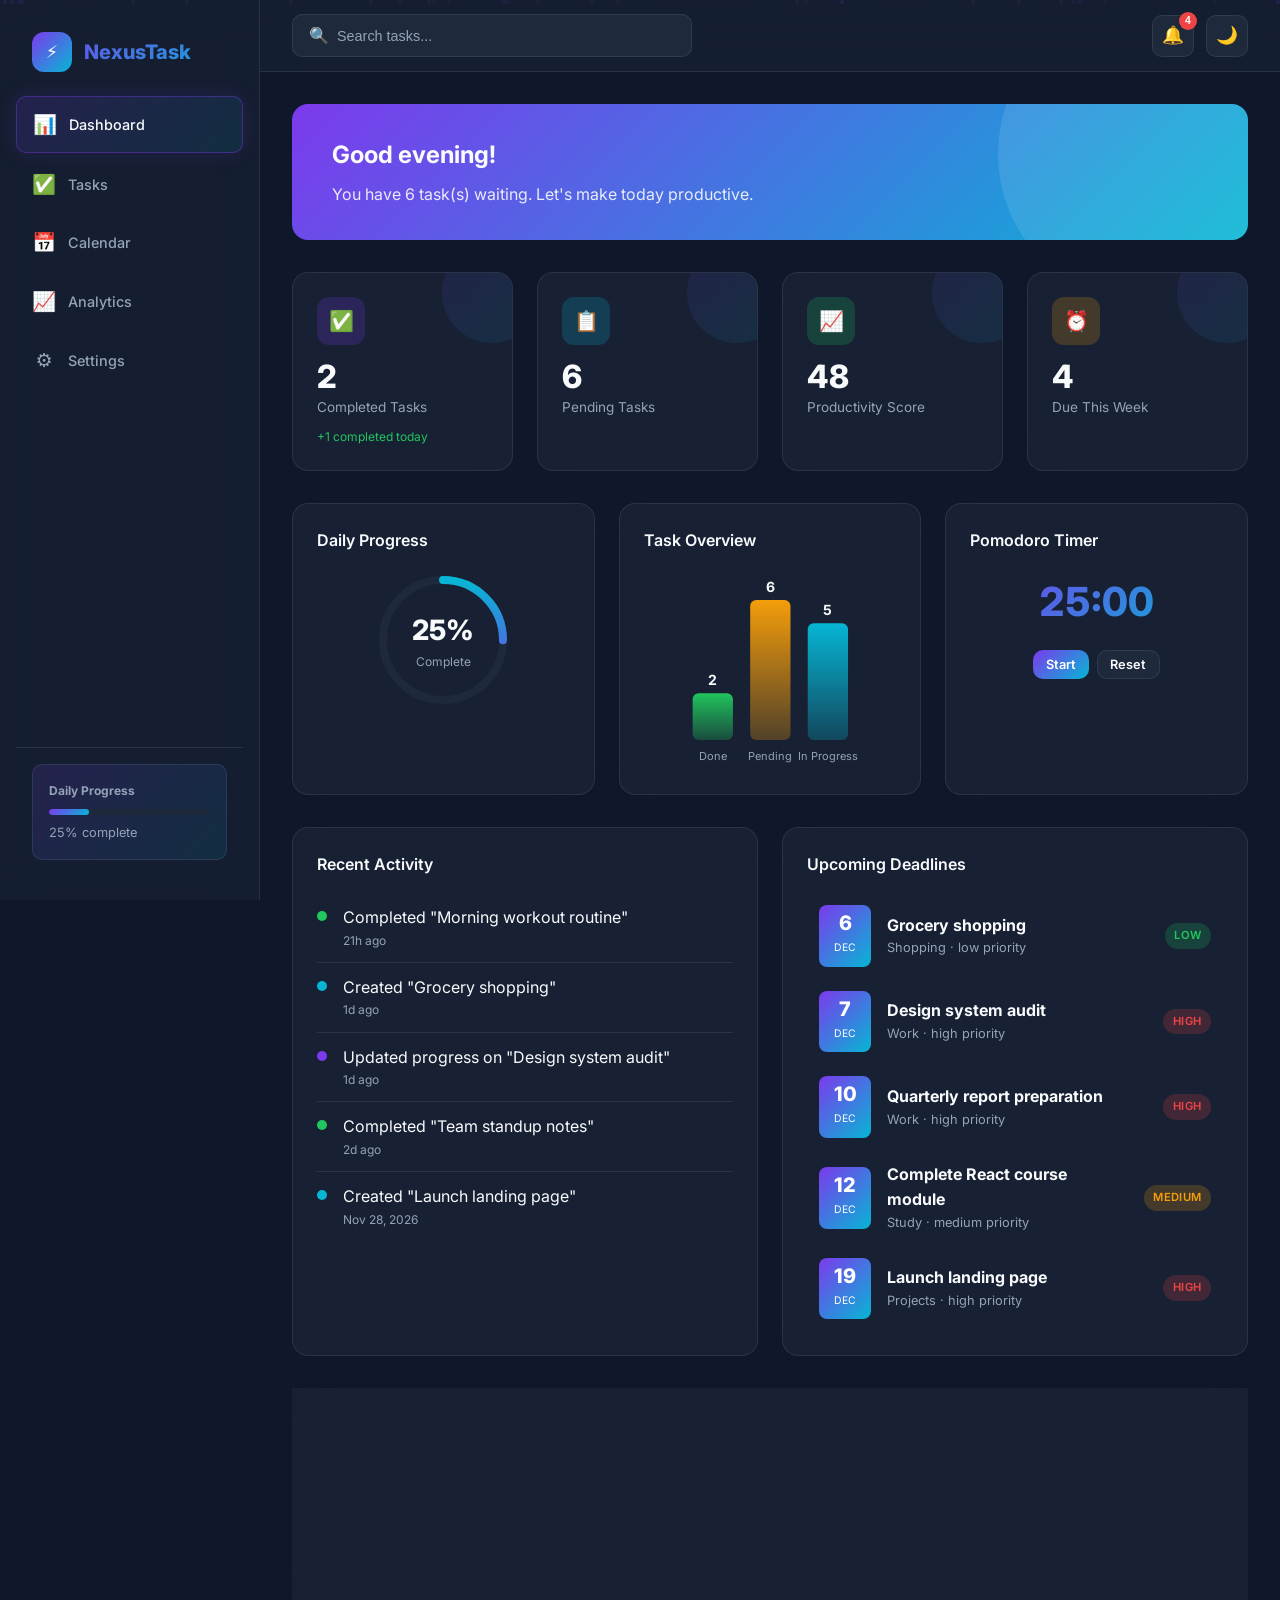
==== commit 916a7b3d: "Updated project" ====
--- a/index.html
+++ b/index.html
@@ -2,9 +2,24 @@
 <html lang="en">
 <head>
   <meta charset="UTF-8">
+  <script>
+    (function () {
+      var p = location.pathname;
+      var base = /\.html$/i.test(p) ? p.slice(0, p.lastIndexOf('/') + 1) : (p.endsWith('/') ? p : p + '/');
+      var el = document.createElement('base');
+      el.href = base;
+      document.head.appendChild(el);
+    })();
+  </script>
   <meta name="viewport" content="width=device-width, initial-scale=1.0">
   <meta name="description" content="NexusTask — Premium productivity and task management platform">
+  <meta name="referrer" content="strict-origin-when-cross-origin">
+  <meta http-equiv="X-Content-Type-Options" content="nosniff">
+  <meta http-equiv="Content-Security-Policy" content="upgrade-insecure-requests">
   <title>Dashboard — NexusTask</title>
+  <link rel="preconnect" href="https://fonts.googleapis.com">
+  <link rel="preconnect" href="https://fonts.gstatic.com" crossorigin>
+  <link rel="stylesheet" href="https://fonts.googleapis.com/css2?family=Inter:wght@300;400;500;600;700;800&display=swap">
   <link rel="stylesheet" href="css/style.css">
   <link rel="stylesheet" href="css/responsive.css">
 </head>
--- a/css/style.css
+++ b/css/style.css
@@ -1,5 +1,5 @@
 /* NexusTask — Premium Productivity Platform */
-@import url('https://fonts.googleapis.com/css2?family=Inter:wght@300;400;500;600;700;800&display=swap');
+/* Fonts loaded via <link> in HTML (HTTPS) for GitHub Pages security */
 
 :root {
   --bg-primary: #0F172A;
